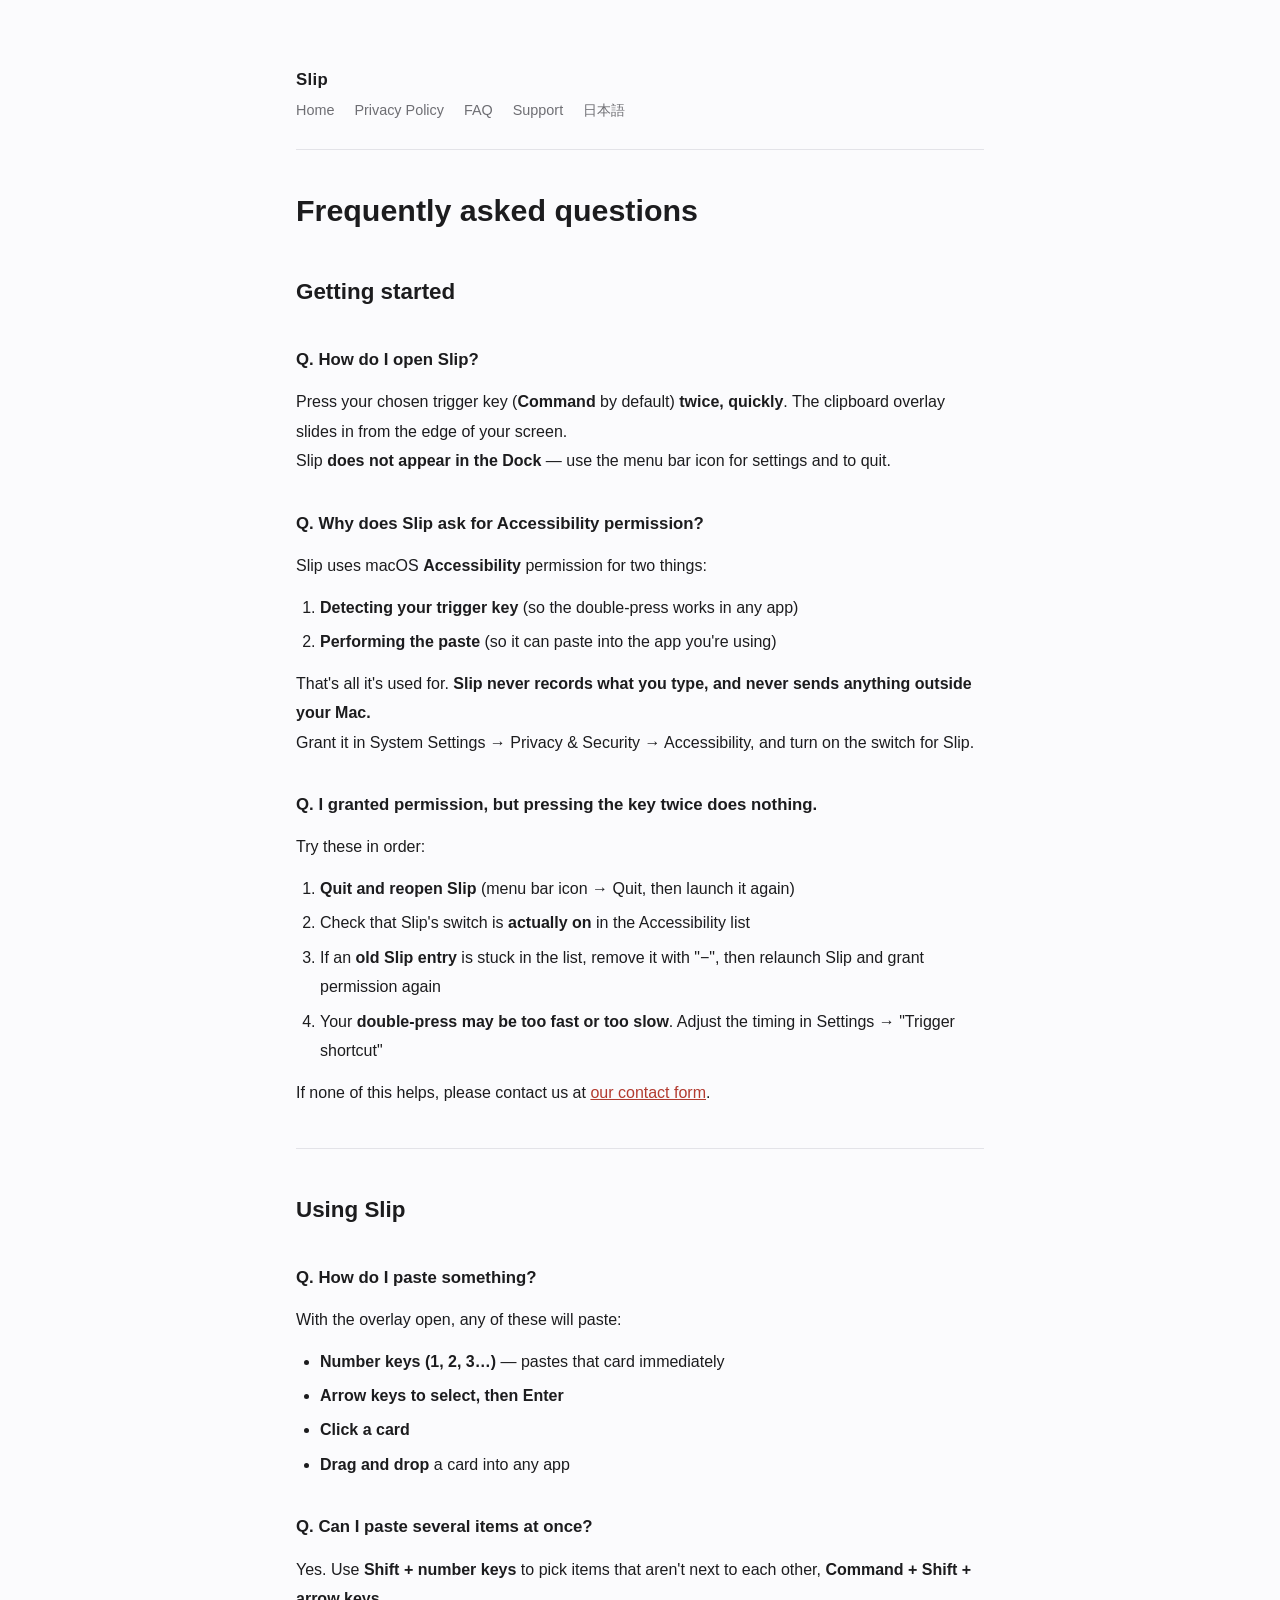
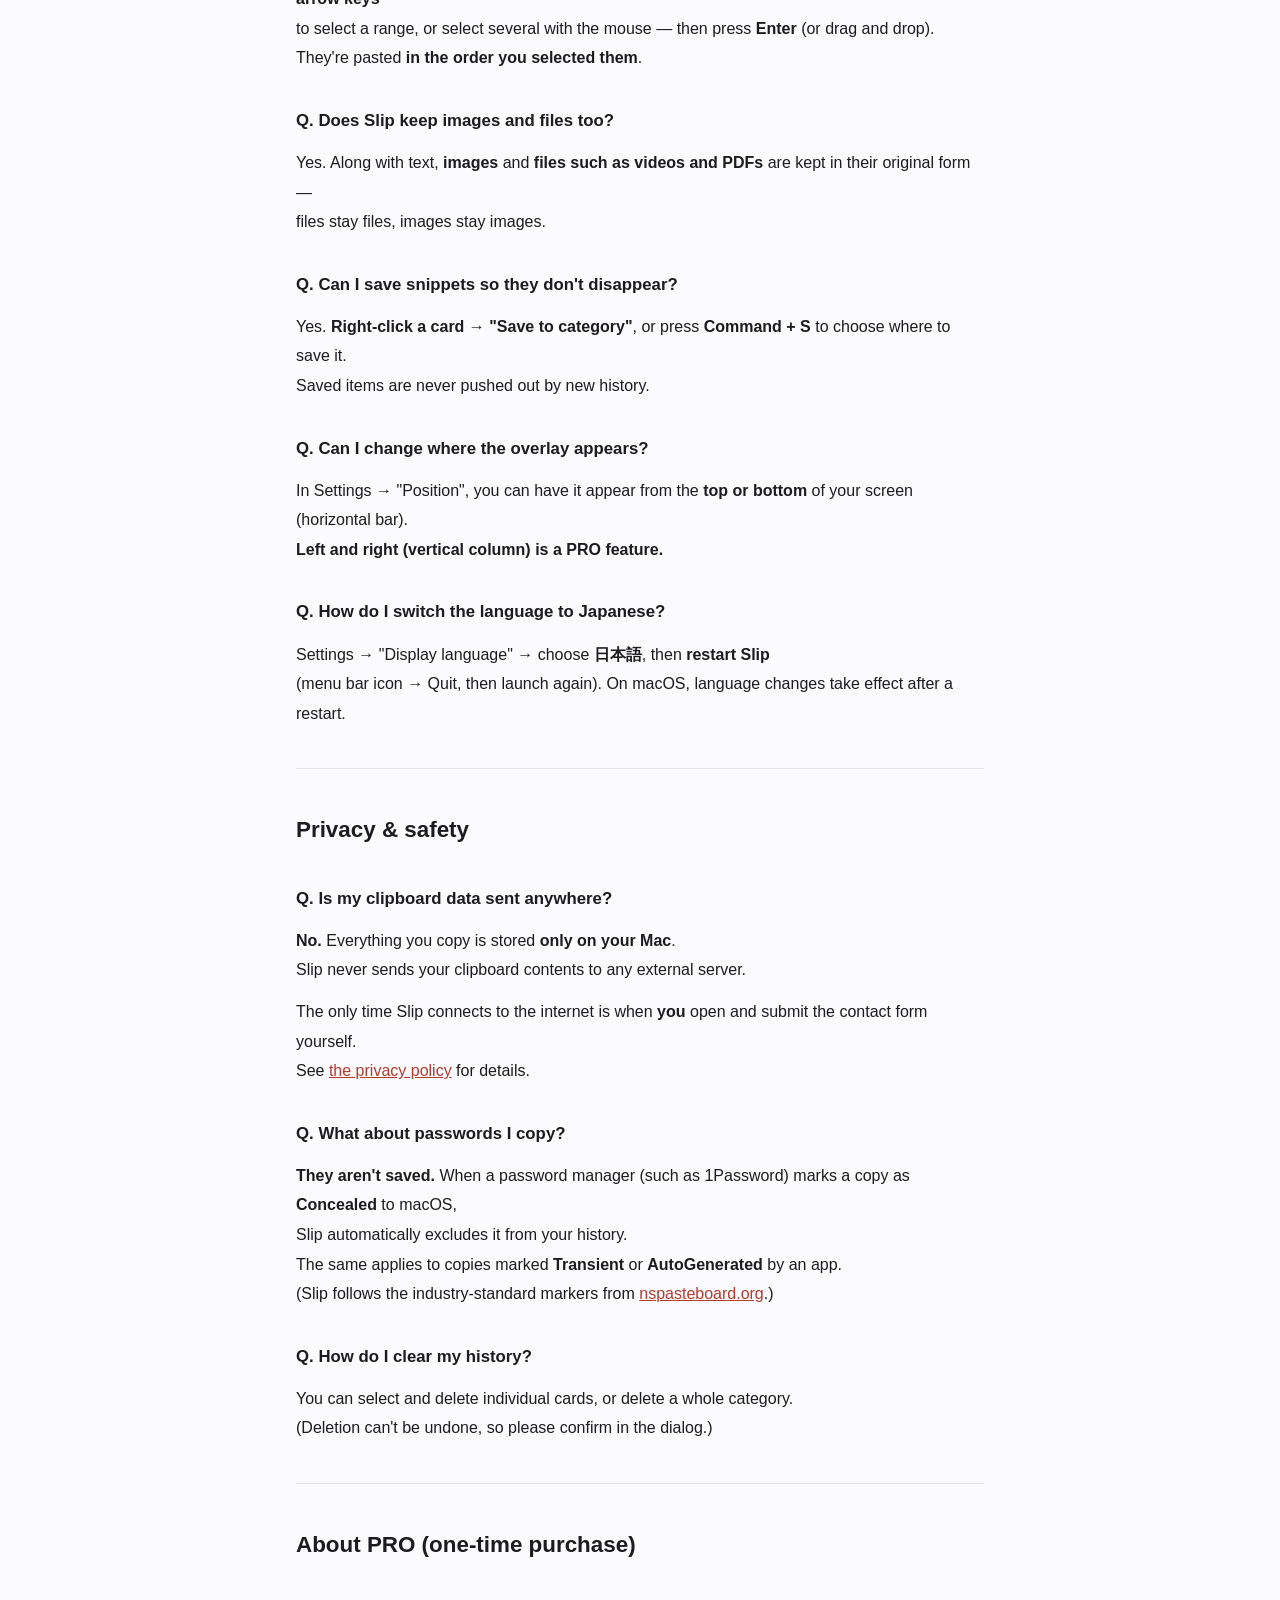
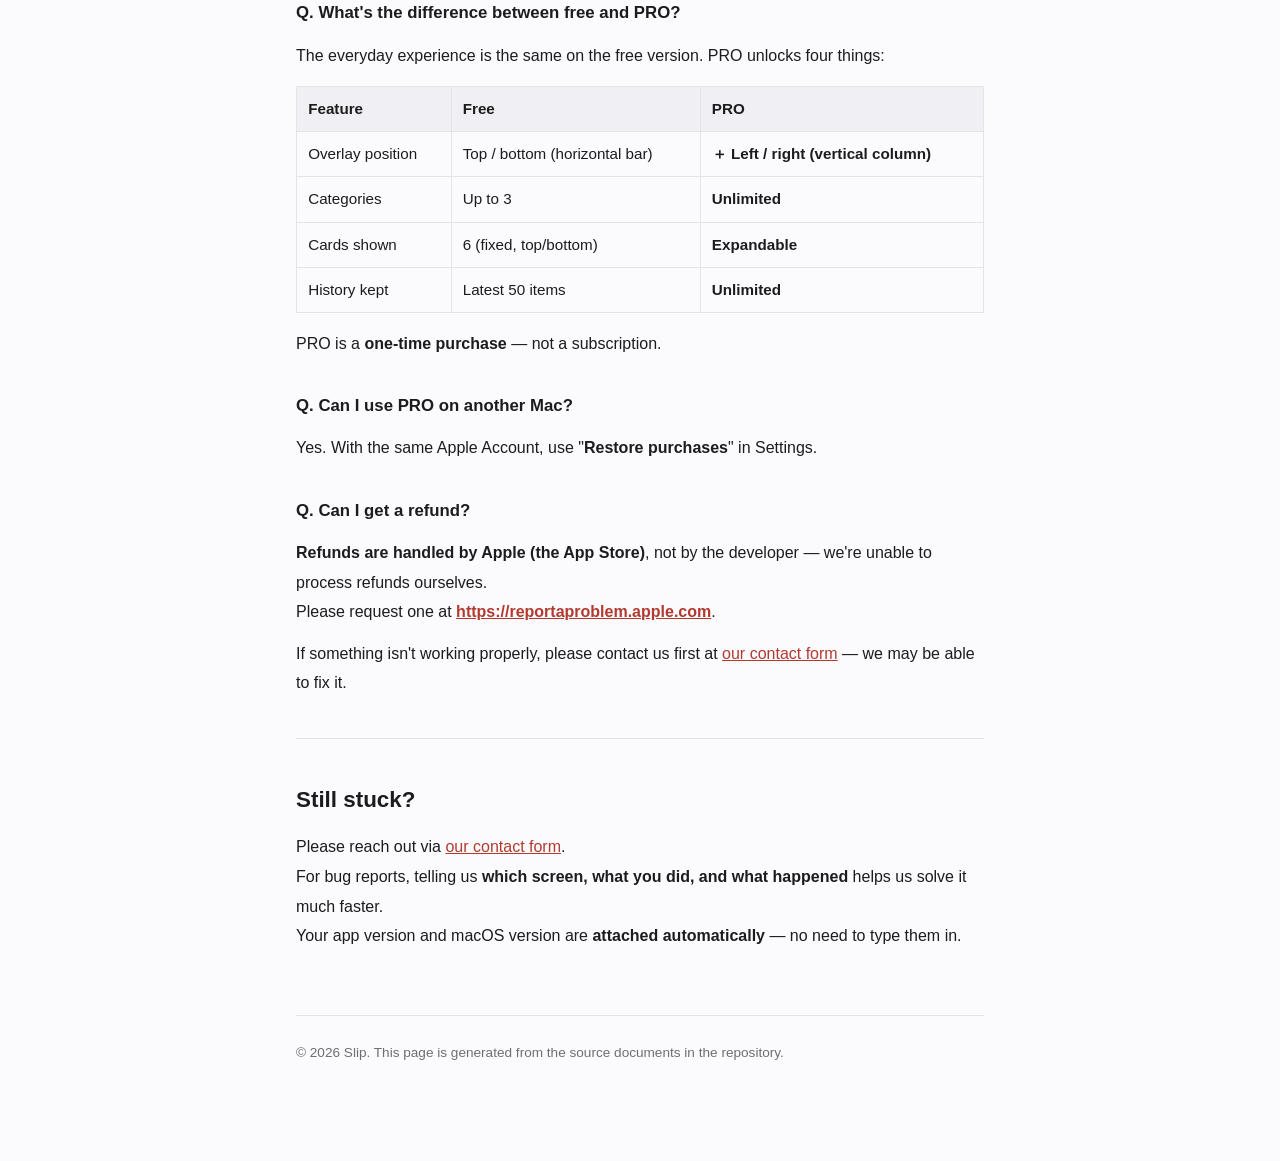
==== faq-en.html @ dc108a8e "Publish Slip site" ====
<!DOCTYPE html>
<html lang="en">
<head>
<meta charset="utf-8">
<meta name="viewport" content="width=device-width, initial-scale=1">
<title>FAQ — Slip</title>
<style>
  :root { color-scheme: light dark; --fg:#1c1c1e; --bg:#fbfbfd; --muted:#6e6e73; --rule:#e3e3e8; --accent:#b23a2f; }
  @media (prefers-color-scheme: dark) {
    :root { --fg:#f2f2f7; --bg:#111114; --muted:#9a9aa2; --rule:#2c2c31; --accent:#e0705f; }
  }
  * { box-sizing: border-box; }
  body { margin:0; background:var(--bg); color:var(--fg);
         font: 16px/1.85 -apple-system, BlinkMacSystemFont, "Hiragino Sans", "Noto Sans JP", sans-serif; }
  .wrap { max-width: 46rem; margin: 0 auto; padding: 4rem 1.5rem 6rem; }
  header { border-bottom: 1px solid var(--rule); padding-bottom: 1.5rem; margin-bottom: 2.5rem; }
  .name { font-size: 1.05rem; font-weight: 600; letter-spacing: .02em; }
  nav a { color: var(--muted); text-decoration: none; margin-right: 1.25rem; font-size: .9rem; }
  nav a:hover { color: var(--accent); }
  h1 { font-size: 1.9rem; line-height:1.35; margin: 0 0 .5rem; }
  h2 { font-size: 1.4rem; margin: 2.5rem 0 .75rem; }
  h3 { font-size: 1.05rem; margin: 2rem 0 .5rem; }
  h4 { font-size: 1rem; margin: 1.5rem 0 .5rem; color: var(--muted); }
  p { margin: .75rem 0; }
  ul, ol { margin: .75rem 0; padding-left: 1.5rem; }
  li { margin: .3rem 0; }
  hr { border: 0; border-top: 1px solid var(--rule); margin: 2.5rem 0; }
  .tablewrap { overflow-x: auto; }
  table { border-collapse: collapse; width: 100%; margin: 1rem 0; font-size: .95rem; }
  th, td { border: 1px solid var(--rule); padding: .5rem .7rem; text-align: left; vertical-align: top; }
  th { background: color-mix(in srgb, var(--rule) 45%, transparent); font-weight: 600; }
  .meta { color: var(--muted); font-size: .9rem; }
  footer { margin-top: 4rem; padding-top: 1.5rem; border-top: 1px solid var(--rule);
            color: var(--muted); font-size: .85rem; }
  a { color: var(--accent); }
</style>
</head>
<body>
<div class="wrap">
<header>
  <div class="name">Slip</div>
  <nav><a href="./">Home</a><a href="privacy-en.html">Privacy Policy</a><a href="faq-en.html">FAQ</a><a href="support.html">Support</a><a href="privacy.html">日本語</a></nav>
</header>
<h1>Frequently asked questions</h1>
<h2>Getting started</h2>
<h3>Q. How do I open Slip?</h3>
<p>Press your chosen trigger key (<strong>Command</strong> by default) <strong>twice, quickly</strong>. The clipboard overlay slides in from the edge of your screen.<br>Slip <strong>does not appear in the Dock</strong> — use the menu bar icon for settings and to quit.</p>
<h3>Q. Why does Slip ask for Accessibility permission?</h3>
<p>Slip uses macOS <strong>Accessibility</strong> permission for two things:</p>
<ol>
<li><strong>Detecting your trigger key</strong> (so the double-press works in any app)</li>
<li><strong>Performing the paste</strong> (so it can paste into the app you're using)</li>
</ol>
<p>That's all it's used for. <strong>Slip never records what you type, and never sends anything outside your Mac.</strong><br>Grant it in System Settings → Privacy &amp; Security → Accessibility, and turn on the switch for Slip.</p>
<h3>Q. I granted permission, but pressing the key twice does nothing.</h3>
<p>Try these in order:</p>
<ol>
<li><strong>Quit and reopen Slip</strong> (menu bar icon → Quit, then launch it again)</li>
<li>Check that Slip's switch is <strong>actually on</strong> in the Accessibility list</li>
<li>If an <strong>old Slip entry</strong> is stuck in the list, remove it with "−", then relaunch Slip and grant permission again</li>
<li>Your <strong>double-press may be too fast or too slow</strong>. Adjust the timing in Settings → "Trigger shortcut"</li>
</ol>
<p>If none of this helps, please contact us at <a href="https://tally.so/r/eq8M1x">our contact form</a>.</p>
<hr>
<h2>Using Slip</h2>
<h3>Q. How do I paste something?</h3>
<p>With the overlay open, any of these will paste:</p>
<ul>
<li><strong>Number keys (1, 2, 3…)</strong> — pastes that card immediately</li>
<li><strong>Arrow keys to select, then Enter</strong></li>
<li><strong>Click a card</strong></li>
<li><strong>Drag and drop</strong> a card into any app</li>
</ul>
<h3>Q. Can I paste several items at once?</h3>
<p>Yes. Use <strong>Shift + number keys</strong> to pick items that aren't next to each other, <strong>Command + Shift + arrow keys</strong><br>to select a range, or select several with the mouse — then press <strong>Enter</strong> (or drag and drop).<br>They're pasted <strong>in the order you selected them</strong>.</p>
<h3>Q. Does Slip keep images and files too?</h3>
<p>Yes. Along with text, <strong>images</strong> and <strong>files such as videos and PDFs</strong> are kept in their original form —<br>files stay files, images stay images.</p>
<h3>Q. Can I save snippets so they don't disappear?</h3>
<p>Yes. <strong>Right-click a card → "Save to category"</strong>, or press <strong>Command + S</strong> to choose where to save it.<br>Saved items are never pushed out by new history.</p>
<h3>Q. Can I change where the overlay appears?</h3>
<p>In Settings → "Position", you can have it appear from the <strong>top or bottom</strong> of your screen (horizontal bar).<br><strong>Left and right (vertical column) is a PRO feature.</strong></p>
<h3>Q. How do I switch the language to Japanese?</h3>
<p>Settings → "Display language" → choose <strong>日本語</strong>, then <strong>restart Slip</strong><br>(menu bar icon → Quit, then launch again). On macOS, language changes take effect after a restart.</p>
<hr>
<h2>Privacy &amp; safety</h2>
<h3>Q. Is my clipboard data sent anywhere?</h3>
<p><strong>No.</strong> Everything you copy is stored <strong>only on your Mac</strong>.<br>Slip never sends your clipboard contents to any external server.</p>
<p>The only time Slip connects to the internet is when <strong>you</strong> open and submit the contact form yourself.<br>See <a href="https://osyakasama3-hue.github.io/slip-site/privacy-en.html">the privacy policy</a> for details.</p>
<h3>Q. What about passwords I copy?</h3>
<p><strong>They aren't saved.</strong> When a password manager (such as 1Password) marks a copy as <strong>Concealed</strong> to macOS,<br>Slip automatically excludes it from your history.<br>The same applies to copies marked <strong>Transient</strong> or <strong>AutoGenerated</strong> by an app.<br>(Slip follows the industry-standard markers from <a href="http://nspasteboard.org">nspasteboard.org</a>.)</p>
<h3>Q. How do I clear my history?</h3>
<p>You can select and delete individual cards, or delete a whole category.<br>(Deletion can't be undone, so please confirm in the dialog.)</p>
<hr>
<h2>About PRO (one-time purchase)</h2>
<h3>Q. What's the difference between free and PRO?</h3>
<p>The everyday experience is the same on the free version. PRO unlocks four things:</p>
<table><thead><tr><th>Feature</th><th>Free</th><th>PRO</th></tr></thead><tbody><tr><td>Overlay position</td><td>Top / bottom (horizontal bar)</td><td><strong>＋ Left / right (vertical column)</strong></td></tr><tr><td>Categories</td><td>Up to 3</td><td><strong>Unlimited</strong></td></tr><tr><td>Cards shown</td><td>6 (fixed, top/bottom)</td><td><strong>Expandable</strong></td></tr><tr><td>History kept</td><td>Latest 50 items</td><td><strong>Unlimited</strong></td></tr></tbody></table>
<p>PRO is a <strong>one-time purchase</strong> — not a subscription.</p>
<h3>Q. Can I use PRO on another Mac?</h3>
<p>Yes. With the same Apple Account, use "<strong>Restore purchases</strong>" in Settings.</p>
<h3>Q. Can I get a refund?</h3>
<p><strong>Refunds are handled by Apple (the App Store)</strong>, not by the developer — we're unable to process refunds ourselves.<br>Please request one at <strong><a href="https://reportaproblem.apple.com">https://reportaproblem.apple.com</a></strong>.</p>
<p>If something isn't working properly, please contact us first at <a href="https://tally.so/r/eq8M1x">our contact form</a> — we may be able to fix it.</p>
<hr>
<h2>Still stuck?</h2>
<p>Please reach out via <a href="https://tally.so/r/eq8M1x">our contact form</a>.<br>For bug reports, telling us <strong>which screen, what you did, and what happened</strong> helps us solve it much faster.<br>Your app version and macOS version are <strong>attached automatically</strong> — no need to type them in.</p>
<footer>© 2026 Slip. This page is generated from the source documents in the repository.</footer>
</div>
</body>
</html>
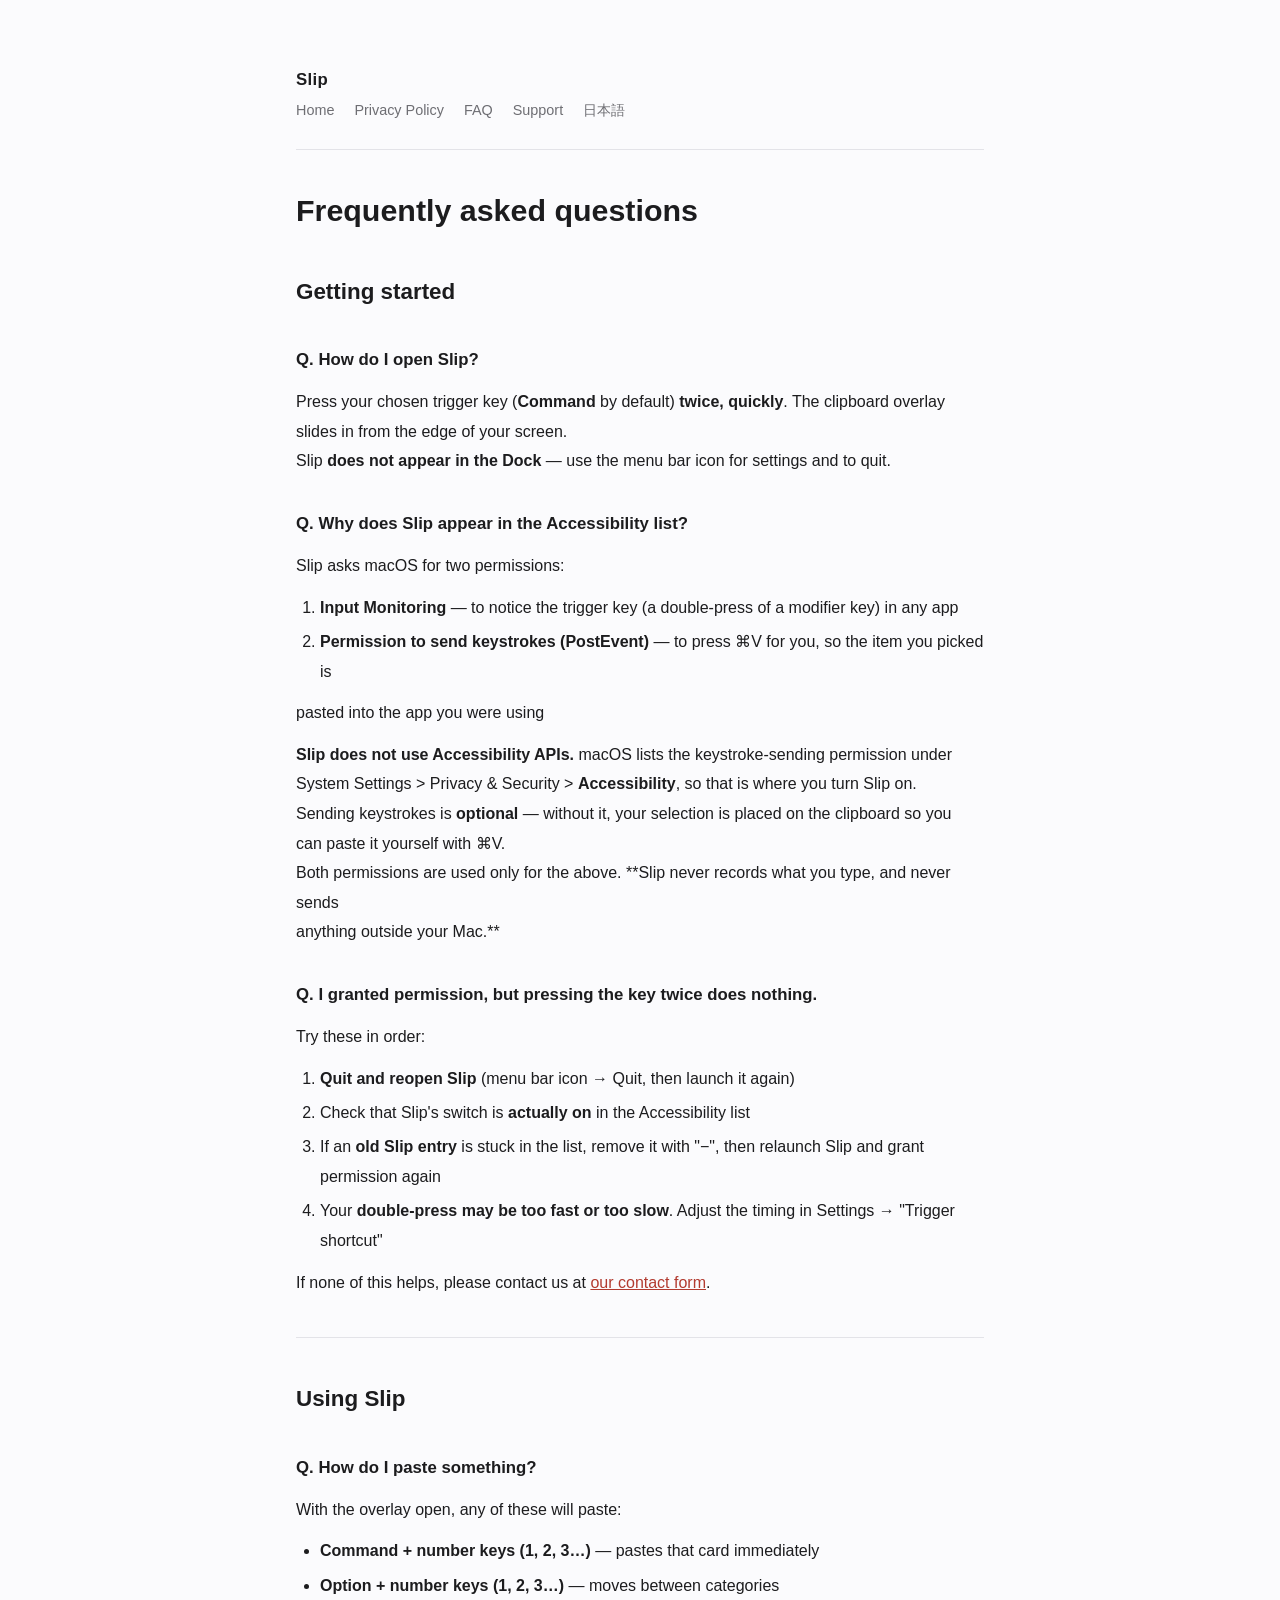
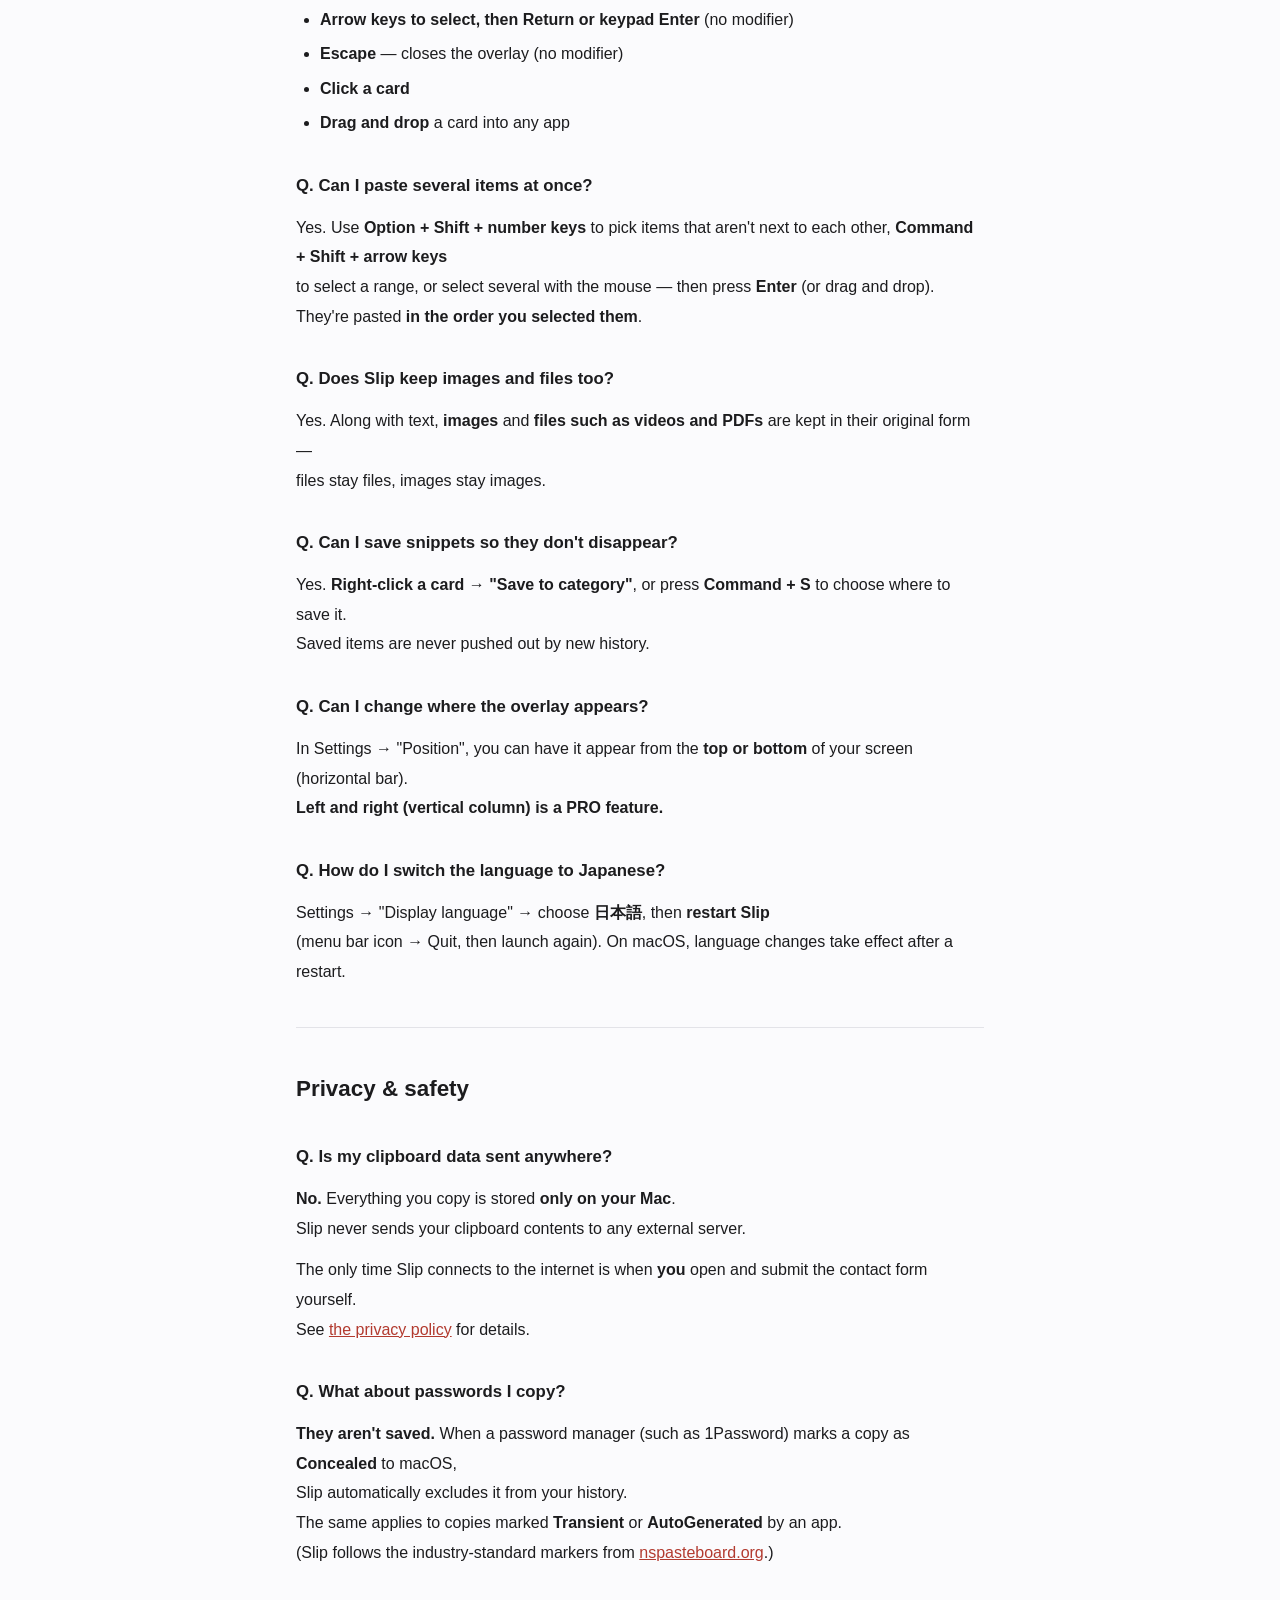
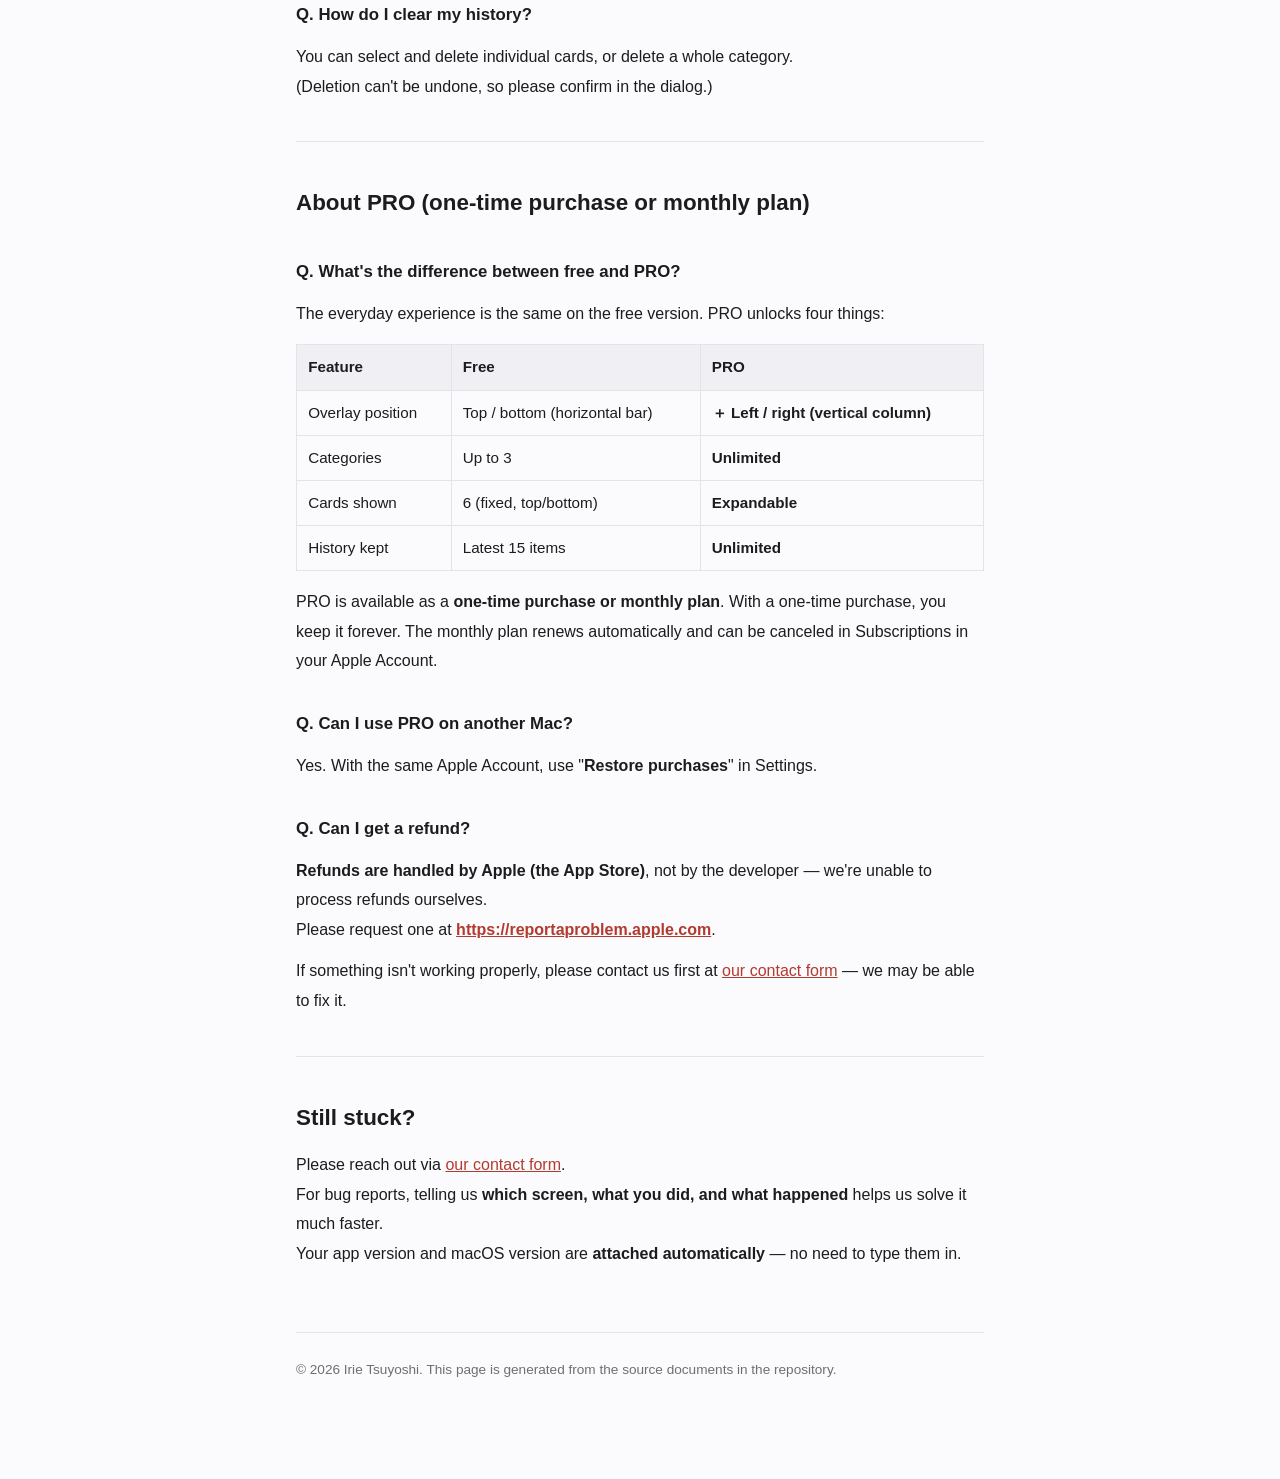
==== commit 68c2781a: "Fix published pages: permissions, shortcuts, monthly plan, free history - privacy: replace the Acces" ====
--- a/faq-en.html
+++ b/faq-en.html
@@ -45,13 +45,14 @@
 <h2>Getting started</h2>
 <h3>Q. How do I open Slip?</h3>
 <p>Press your chosen trigger key (<strong>Command</strong> by default) <strong>twice, quickly</strong>. The clipboard overlay slides in from the edge of your screen.<br>Slip <strong>does not appear in the Dock</strong> — use the menu bar icon for settings and to quit.</p>
-<h3>Q. Why does Slip ask for Accessibility permission?</h3>
-<p>Slip uses macOS <strong>Accessibility</strong> permission for two things:</p>
+<h3>Q. Why does Slip appear in the Accessibility list?</h3>
+<p>Slip asks macOS for two permissions:</p>
 <ol>
-<li><strong>Detecting your trigger key</strong> (so the double-press works in any app)</li>
-<li><strong>Performing the paste</strong> (so it can paste into the app you're using)</li>
+<li><strong>Input Monitoring</strong> — to notice the trigger key (a double-press of a modifier key) in any app</li>
+<li><strong>Permission to send keystrokes (PostEvent)</strong> — to press ⌘V for you, so the item you picked is</li>
 </ol>
-<p>That's all it's used for. <strong>Slip never records what you type, and never sends anything outside your Mac.</strong><br>Grant it in System Settings → Privacy &amp; Security → Accessibility, and turn on the switch for Slip.</p>
+<p>pasted into the app you were using</p>
+<p><strong>Slip does not use Accessibility APIs.</strong> macOS lists the keystroke-sending permission under<br>System Settings &gt; Privacy &amp; Security &gt; <strong>Accessibility</strong>, so that is where you turn Slip on.<br>Sending keystrokes is <strong>optional</strong> — without it, your selection is placed on the clipboard so you<br>can paste it yourself with ⌘V.<br>Both permissions are used only for the above. **Slip never records what you type, and never sends<br>anything outside your Mac.**</p>
 <h3>Q. I granted permission, but pressing the key twice does nothing.</h3>
 <p>Try these in order:</p>
 <ol>
@@ -66,13 +67,15 @@
 <h3>Q. How do I paste something?</h3>
 <p>With the overlay open, any of these will paste:</p>
 <ul>
-<li><strong>Number keys (1, 2, 3…)</strong> — pastes that card immediately</li>
-<li><strong>Arrow keys to select, then Enter</strong></li>
+<li><strong>Command + number keys (1, 2, 3…)</strong> — pastes that card immediately</li>
+<li><strong>Option + number keys (1, 2, 3…)</strong> — moves between categories</li>
+<li><strong>Arrow keys to select, then Return or keypad Enter</strong> (no modifier)</li>
+<li><strong>Escape</strong> — closes the overlay (no modifier)</li>
 <li><strong>Click a card</strong></li>
 <li><strong>Drag and drop</strong> a card into any app</li>
 </ul>
 <h3>Q. Can I paste several items at once?</h3>
-<p>Yes. Use <strong>Shift + number keys</strong> to pick items that aren't next to each other, <strong>Command + Shift + arrow keys</strong><br>to select a range, or select several with the mouse — then press <strong>Enter</strong> (or drag and drop).<br>They're pasted <strong>in the order you selected them</strong>.</p>
+<p>Yes. Use <strong>Option + Shift + number keys</strong> to pick items that aren't next to each other, <strong>Command + Shift + arrow keys</strong><br>to select a range, or select several with the mouse — then press <strong>Enter</strong> (or drag and drop).<br>They're pasted <strong>in the order you selected them</strong>.</p>
 <h3>Q. Does Slip keep images and files too?</h3>
 <p>Yes. Along with text, <strong>images</strong> and <strong>files such as videos and PDFs</strong> are kept in their original form —<br>files stay files, images stay images.</p>
 <h3>Q. Can I save snippets so they don't disappear?</h3>
@@ -91,11 +94,11 @@
 <h3>Q. How do I clear my history?</h3>
 <p>You can select and delete individual cards, or delete a whole category.<br>(Deletion can't be undone, so please confirm in the dialog.)</p>
 <hr>
-<h2>About PRO (one-time purchase)</h2>
+<h2>About PRO (one-time purchase or monthly plan)</h2>
 <h3>Q. What's the difference between free and PRO?</h3>
 <p>The everyday experience is the same on the free version. PRO unlocks four things:</p>
-<table><thead><tr><th>Feature</th><th>Free</th><th>PRO</th></tr></thead><tbody><tr><td>Overlay position</td><td>Top / bottom (horizontal bar)</td><td><strong>＋ Left / right (vertical column)</strong></td></tr><tr><td>Categories</td><td>Up to 3</td><td><strong>Unlimited</strong></td></tr><tr><td>Cards shown</td><td>6 (fixed, top/bottom)</td><td><strong>Expandable</strong></td></tr><tr><td>History kept</td><td>Latest 50 items</td><td><strong>Unlimited</strong></td></tr></tbody></table>
-<p>PRO is a <strong>one-time purchase</strong> — not a subscription.</p>
+<table><thead><tr><th>Feature</th><th>Free</th><th>PRO</th></tr></thead><tbody><tr><td>Overlay position</td><td>Top / bottom (horizontal bar)</td><td><strong>＋ Left / right (vertical column)</strong></td></tr><tr><td>Categories</td><td>Up to 3</td><td><strong>Unlimited</strong></td></tr><tr><td>Cards shown</td><td>6 (fixed, top/bottom)</td><td><strong>Expandable</strong></td></tr><tr><td>History kept</td><td>Latest 15 items</td><td><strong>Unlimited</strong></td></tr></tbody></table>
+<p>PRO is available as a <strong>one-time purchase or monthly plan</strong>. With a one-time purchase, you keep it forever. The monthly plan renews automatically and can be canceled in Subscriptions in your Apple Account.</p>
 <h3>Q. Can I use PRO on another Mac?</h3>
 <p>Yes. With the same Apple Account, use "<strong>Restore purchases</strong>" in Settings.</p>
 <h3>Q. Can I get a refund?</h3>
@@ -104,7 +107,7 @@
 <hr>
 <h2>Still stuck?</h2>
 <p>Please reach out via <a href="https://tally.so/r/eq8M1x">our contact form</a>.<br>For bug reports, telling us <strong>which screen, what you did, and what happened</strong> helps us solve it much faster.<br>Your app version and macOS version are <strong>attached automatically</strong> — no need to type them in.</p>
-<footer>© 2026 Slip. This page is generated from the source documents in the repository.</footer>
+<footer>© 2026 Irie Tsuyoshi. This page is generated from the source documents in the repository.</footer>
 </div>
 </body>
 </html>
